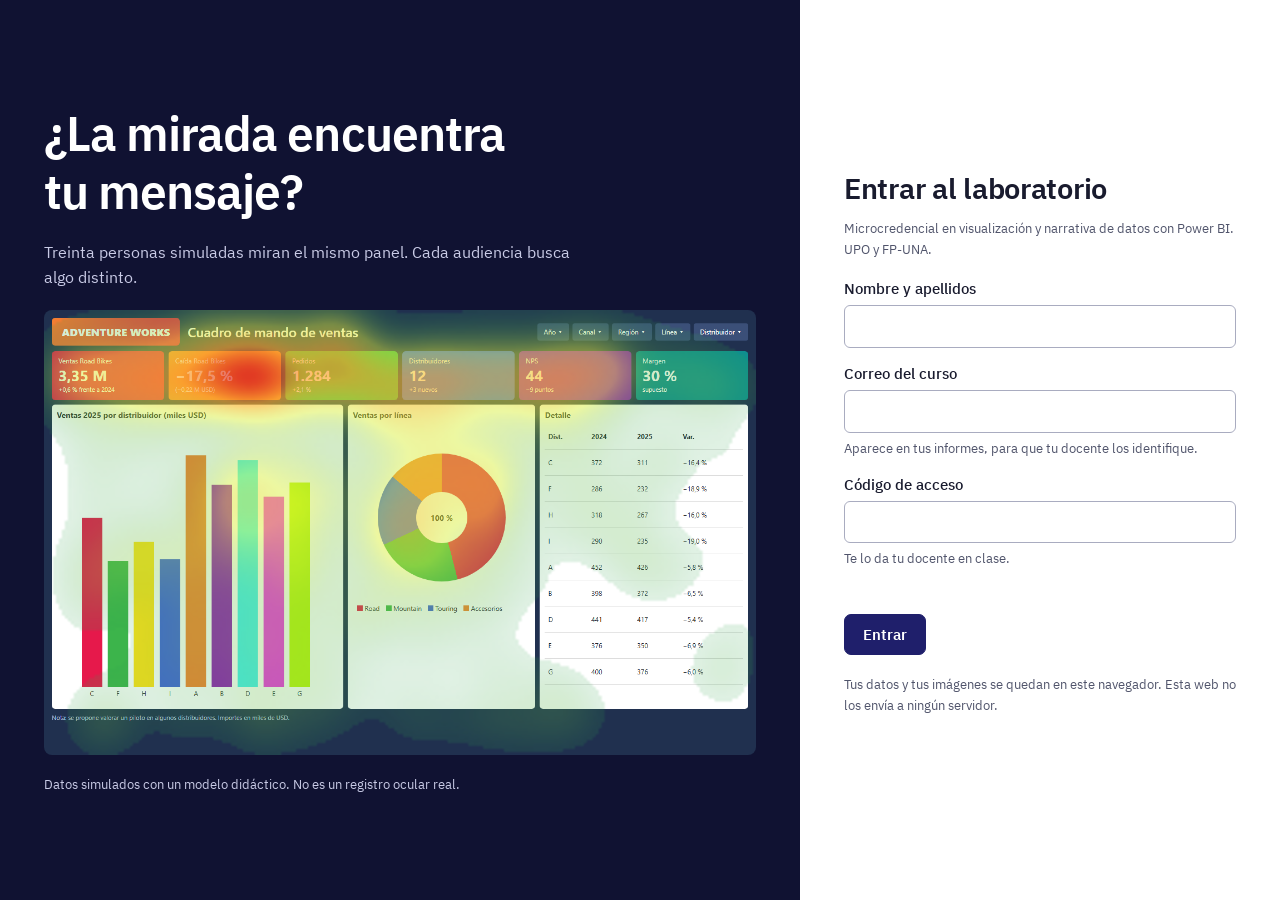
==== centro.html @ 5e931686 "Laboratorio Mirada simulada y equipo de agentes del Módulo 1 Co-Authored-By: Claude Opus 5.5 <norepl" ====
<!doctype html>
<html lang="es"><head><meta charset="utf-8"><meta name="viewport" content="width=device-width,initial-scale=1">
<title>Inicio · Mirada simulada</title><link rel="stylesheet" href="css/app.css"></head>
<body data-pagina="centro">
<main class="ancho">
  <h1 id="hola">No queremos gráficos bonitos. Queremos gráficos que comuniquen.</h1>
  <p class="intro">Primero aprendes cómo se mueve la mirada. Después simulas a tu comité, corriges lo que no llega y un equipo de agentes revisa tu trabajo.</p>
  <div class="rutas">
    <a class="ruta grande" href="lab.html"><h2 style="margin:0">Laboratorio</h2><p>Mapa de calor y recorrido por audiencia sobre un gráfico, un panel, un informe o una web. Con casos de Adventure Works o tu propia captura.</p></a>
    <a class="ruta" href="teoria.html"><h3 style="margin:0">Teoría</h3><p>Fijaciones, zonas, métricas y lo que una simulación no puede decirte.</p></a>
    <a class="ruta" href="equipo.html"><h3 style="margin:0">Equipo de agentes</h3><p>Cinco asesores de IA que aplican el Módulo 1, y cómo crearlos.</p></a>
    <a class="ruta" href="ejercicios.html"><h3 style="margin:0">Ejercicios evaluables</h3><p>Las dos tareas con nota y sus rúbricas.</p></a>
    <a class="ruta" href="montar.html"><h3 style="margin:0">Móntalo tú</h3><p>Tu copia gratuita en GitHub, en diez minutos.</p></a>
  </div>
  <div class="aviso" style="margin-top:30px"><b>Qué es y qué no es.</b> Esta herramienta estima cómo podría mirarse un diseño según reglas y supuestos. No sustituye a un estudio con personas: sirve para detectar problemas antes de enseñar el informe.</div>
</main>
<script src="js/comun.js"></script>
</body></html>
---- css/app.css ----
@font-face{font-family:Plex;src:url(fonts/ibm-plex-sans-latin-400-normal.woff2) format('woff2');font-weight:400;font-display:swap}
@font-face{font-family:Plex;src:url(fonts/ibm-plex-sans-latin-500-normal.woff2) format('woff2');font-weight:500;font-display:swap}
@font-face{font-family:Plex;src:url(fonts/ibm-plex-sans-latin-600-normal.woff2) format('woff2');font-weight:600;font-display:swap}
@font-face{font-family:Plex;src:url(fonts/ibm-plex-sans-latin-700-normal.woff2) format('woff2');font-weight:700;font-display:swap}
@font-face{font-family:PlexMono;src:url(fonts/ibm-plex-mono-latin-500-normal.woff2) format('woff2');font-weight:500;font-display:swap}
:root{--tinta:#191b2e;--suave:#50546b;--linea:#dfe1ea;--fondo:#fff;--panel:#f5f6fa;--azul:#1f1f6b;--azul2:#3333b3;--azul-claro:#e9e9f7;--calor:#c2290f;--ok:#14705a;--ambar:#8f5a00;--grave:#b3261e;--r:8px;--sal:cubic-bezier(.23,1,.32,1)}
*{box-sizing:border-box}html{-webkit-text-size-adjust:100%}
body{margin:0;background:var(--fondo);color:var(--tinta);font:400 16px/1.55 Plex,system-ui,sans-serif}
::selection{background:var(--azul);color:#fff}
h1,h2,h3{line-height:1.2;font-weight:600;text-wrap:balance;margin:0}
h1{font-size:clamp(1.9rem,1.3rem + 2.2vw,3rem);letter-spacing:-.02em}
h2{font-size:clamp(1.35rem,1.15rem + .8vw,1.8rem);letter-spacing:-.01em}
h3{font-size:1.06rem}
p{margin:0 0 .9em}a{color:var(--azul2);text-underline-offset:3px}
code,.mono{font-family:PlexMono,Consolas,monospace;font-size:.88em}
code{background:var(--panel);padding:.08em .35em;border-radius:4px}
pre{background:#14152a;color:#e7e8f5;padding:14px 16px;border-radius:var(--r);overflow:auto;font:500 13.5px/1.55 PlexMono,Consolas,monospace;margin:0 0 1em}
pre code{background:none;padding:0;font-size:1em}
:focus-visible{outline:2px solid var(--azul2);outline-offset:2px;border-radius:3px}
.num{font-variant-numeric:tabular-nums}
.barra{position:sticky;top:0;z-index:20;background:#fff;border-bottom:1px solid var(--linea);display:flex;align-items:center;gap:6px;padding:0 20px;height:58px}
.barra .marca{font-weight:700;color:var(--azul);text-decoration:none;margin-right:18px;white-space:nowrap}
.barra nav{display:flex;gap:2px;overflow-x:auto;scrollbar-width:none}
.barra nav a{padding:7px 12px;border-radius:6px;color:var(--suave);text-decoration:none;font-weight:500;font-size:.95rem;white-space:nowrap;transition:background-color .15s ease,color .15s ease}
.barra nav a[aria-current=page]{background:var(--azul-claro);color:var(--azul)}
@media(hover:hover) and (pointer:fine){.barra nav a:hover{color:var(--azul)}}
.barra .quien{margin-left:auto;font-size:.86rem;color:var(--suave);white-space:nowrap;padding-left:12px}
.barra .quien button{background:none;border:0;color:var(--azul2);text-decoration:underline;font:inherit;cursor:pointer;padding:0 0 0 8px}
@media(max-width:760px){.barra{height:auto;flex-wrap:wrap;padding:8px 16px}.barra nav{order:3;width:100%}}
.lectura{max-width:760px;margin:0 auto;padding:44px 20px 70px}
.ancho{max-width:1120px;margin:0 auto;padding:44px 20px 70px}
.lectura h2,.ancho h2{margin:2.1em 0 .55em}.lectura h3,.ancho h3{margin:1.5em 0 .4em}
.intro{font-size:1.14rem;color:var(--suave);max-width:62ch;margin-top:.7em}
.lectura li,.ancho li{margin-bottom:.35em}
.btn{display:inline-flex;align-items:center;gap:8px;background:var(--azul);color:#fff;border:1px solid var(--azul);border-radius:7px;padding:10px 18px;font:600 15px Plex,sans-serif;cursor:pointer;text-decoration:none;transition:transform .16s var(--sal),background-color .15s ease;white-space:nowrap}
.btn:active{transform:scale(.97)}.btn[disabled]{opacity:.5;cursor:not-allowed}
.btn.sec{background:#fff;color:var(--azul);border-color:#b9bbd6}
.btn.peq{padding:6px 11px;font-size:13.5px}
@media(hover:hover) and (pointer:fine){.btn:hover{background:var(--azul2)}.btn.sec:hover{background:var(--azul-claro)}}
label{font-weight:500;font-size:.93rem}
input[type=text],input[type=email],input[type=number],select,textarea{font:inherit;color:var(--tinta);background:#fff;border:1px solid #a9acc0;border-radius:6px;padding:8px 10px;width:100%}
input:focus,select:focus,textarea:focus{outline:2px solid var(--azul2);outline-offset:0;border-color:var(--azul2)}
.campo{display:flex;flex-direction:column;gap:5px;margin-bottom:14px}.ayuda{font-size:.84rem;color:var(--suave)}.error{font-size:.88rem;color:var(--grave);min-height:1.3em}
.aviso{background:var(--azul-claro);color:#1d1d55;padding:12px 15px;border-radius:var(--r);margin:1.1em 0;font-size:.97rem}
.aviso.cal{background:#fdeee9;color:#7c1b0a}
table{border-collapse:collapse;width:100%;font-size:.93rem}th{text-align:left;font-weight:600;color:var(--suave);font-size:.84rem}th,td{padding:7px 9px;border-bottom:1px solid var(--linea);vertical-align:top}
.tablaw{overflow-x:auto}
/* acceso */
.acceso{display:grid;grid-template-columns:minmax(0,1.25fr) minmax(320px,.75fr);min-height:100dvh}
.acceso .vis{background:#101232;color:#fff;padding:36px 44px;display:flex;flex-direction:column;justify-content:center;gap:20px;min-width:0}
.acceso .vis h1{max-width:20ch}
.acceso .vis p{color:#c9cbe6;max-width:54ch;margin:0}
.acceso canvas{width:100%;height:auto;border-radius:8px;display:block}
.acceso .form{padding:44px;display:flex;flex-direction:column;justify-content:center;max-width:480px;width:100%;margin:auto}
.leye{font-size:.82rem;color:#c9cbe6}
@media(max-width:880px){.acceso{grid-template-columns:1fr}.acceso .vis{padding:26px 16px}.acceso .form{padding:26px 16px}}
/* centro */
.rutas{display:grid;grid-template-columns:repeat(12,1fr);gap:18px;margin-top:30px}
.ruta{grid-column:span 4;padding:18px;background:var(--panel);border-radius:12px;text-decoration:none;color:inherit;display:flex;flex-direction:column;gap:6px;transition:transform .2s var(--sal)}
.ruta.grande{grid-column:span 8;background:var(--azul);color:#fff}.ruta.grande p{color:#d7d8f2}
.ruta p{margin:0;color:var(--suave);font-size:.95rem}.ruta:active{transform:scale(.985)}
@media(max-width:760px){.ruta,.ruta.grande{grid-column:span 12}}
/* laboratorio */
.lab{display:grid;grid-template-columns:292px minmax(0,1fr) 340px;align-items:start;min-height:calc(100dvh - 58px)}
.lab>aside{padding:16px;border-right:1px solid var(--linea);min-width:0}.lab>aside.der{border-right:0;border-left:1px solid var(--linea)}
.lab h2{font-size:.98rem;margin:1.25em 0 .55em;font-weight:600}.lab aside h2:first-child{margin-top:0}
.escenario{padding:14px 16px;min-width:0}
.lienzo{position:relative;background:#eceef4;border-radius:6px;line-height:0;overflow:hidden;touch-action:none}
.lienzo canvas{width:100%;height:auto;display:block}.lienzo .capa{position:absolute;inset:0;height:100%}
.lienzo.dibuja{cursor:crosshair}
.sello{position:absolute;right:8px;bottom:8px;background:#101232d9;color:#fff;font:600 12px/1.2 Plex;padding:5px 8px;border-radius:5px;pointer-events:none}
.vacio{line-height:1.5;padding:60px 24px;text-align:center;color:var(--suave);font-size:.98rem}
.vistas{display:flex;gap:4px;margin-bottom:10px;flex-wrap:wrap;align-items:center}
.vistas button{background:none;border:1px solid transparent;padding:6px 11px;border-radius:6px;font:500 14px Plex;color:var(--suave);cursor:pointer}
.vistas button[aria-pressed=true]{background:var(--azul-claro);color:var(--azul)}
.vistas select{width:auto;margin-left:auto;padding:5px 8px;font-size:14px}
.fila{display:flex;align-items:center;gap:8px;margin-bottom:6px}.fila label{flex:1;font-weight:400}.fila input[type=number]{width:76px;padding:4px 6px}
.fila small{color:var(--suave);font-size:.78rem;display:block;line-height:1.25}
.mens{display:grid;grid-template-columns:repeat(3,1fr);gap:10px;margin-bottom:10px}
.dato b{display:block;font-size:1.6rem;font-weight:600;font-variant-numeric:tabular-nums;line-height:1.15}.dato span{font-size:.79rem;color:var(--suave);line-height:1.25;display:block}
.alerta{font-size:.9rem;padding:8px 10px;border-radius:6px;margin-bottom:6px;background:#fff6e5;color:#664100}.alerta.grave{background:#fdeee9;color:#8a1c11}.alerta.ok{background:#e6f4ef;color:#0d5140}
.zonas td,.zonas th{padding:5px 5px;font-size:.82rem}.zonas td.n,.zonas th.n{text-align:right;font-variant-numeric:tabular-nums;white-space:nowrap}
.zonas tr.m td:first-child{font-weight:600;color:var(--azul)}
.zona{border-bottom:1px solid var(--linea);padding:8px 0}.zona input,.zona select{font-size:13.5px;padding:5px 7px}.zona .dos{display:grid;grid-template-columns:1fr 60px;gap:6px;margin-top:5px}
.chips{display:flex;flex-wrap:wrap;gap:4px;margin-top:5px}.chips button{border:1px solid #c6c8da;background:#fff;border-radius:5px;font:500 11.5px Plex;padding:2px 6px;cursor:pointer;color:var(--suave)}.chips button[aria-pressed=true]{background:var(--azul);color:#fff;border-color:var(--azul)}
.leyenda{display:flex;align-items:center;gap:8px;font-size:.8rem;color:var(--suave);margin-top:8px}.leyenda i{flex:1;max-width:220px;height:10px;border-radius:3px;background:linear-gradient(90deg,#1a9850,#d9ef3b,#fdae2d,#d7191c)}
.barrap{height:3px;transition:opacity .3s ease;background:var(--azul);transform-origin:left;transform:scaleX(0);border-radius:2px;margin-top:6px}
.acciones{display:flex;flex-wrap:wrap;gap:6px;margin-top:8px}
@media(max-width:1180px){.lab{grid-template-columns:1fr}.lab>aside,.lab>aside.der{border:0;border-bottom:1px solid var(--linea)}.lab .escenario{order:-1}}
/* teoría */
.widget{background:var(--panel);border-radius:12px;padding:16px;margin:1.2em 0}
.widget canvas{width:100%;height:auto;border-radius:6px;display:block}
.pasos{display:flex;gap:4px;flex-wrap:wrap;margin-bottom:10px}.pasos button{border:1px solid #c6c8da;background:#fff;border-radius:6px;font:500 14px Plex;color:var(--suave);padding:6px 11px;cursor:pointer}.pasos button[aria-pressed=true]{background:var(--azul);border-color:var(--azul);color:#fff}
.dosc{display:grid;grid-template-columns:1fr 1fr;gap:14px}@media(max-width:640px){.dosc{grid-template-columns:1fr}}
.pregunta{margin:1em 0}.pregunta button{display:block;text-align:left;width:100%;background:#fff;border:1px solid #c6c8da;border-radius:6px;padding:8px 11px;font:400 15px Plex;margin-top:5px;cursor:pointer;color:var(--tinta)}.pregunta button.bien{background:#e6f4ef;border-color:var(--ok)}.pregunta button.mal{background:#fdeee9;border-color:var(--grave)}
.agentes{display:grid;grid-template-columns:repeat(5,1fr);gap:0;margin:1.4em 0;border:1px solid var(--linea);border-radius:12px;overflow:hidden}
.agentes button{all:unset;cursor:pointer;padding:12px;border-right:1px solid var(--linea);font-weight:600;font-size:.95rem}.agentes button:last-child{border-right:0}.agentes button small{display:block;font-weight:400;color:var(--suave);font-size:.8rem}
.agentes button[aria-pressed=true]{background:var(--azul);color:#fff}.agentes button[aria-pressed=true] small{color:#d7d8f2}.agentes button:focus-visible{outline:2px solid var(--azul2);outline-offset:-2px}
@media(max-width:760px){.agentes{grid-template-columns:1fr}.agentes button{border-right:0;border-bottom:1px solid var(--linea)}}
textarea.codigo{font:500 13px/1.5 PlexMono,Consolas,monospace;min-height:220px}
@media(prefers-reduced-motion:reduce){*{transition:none!important;animation:none!important}}
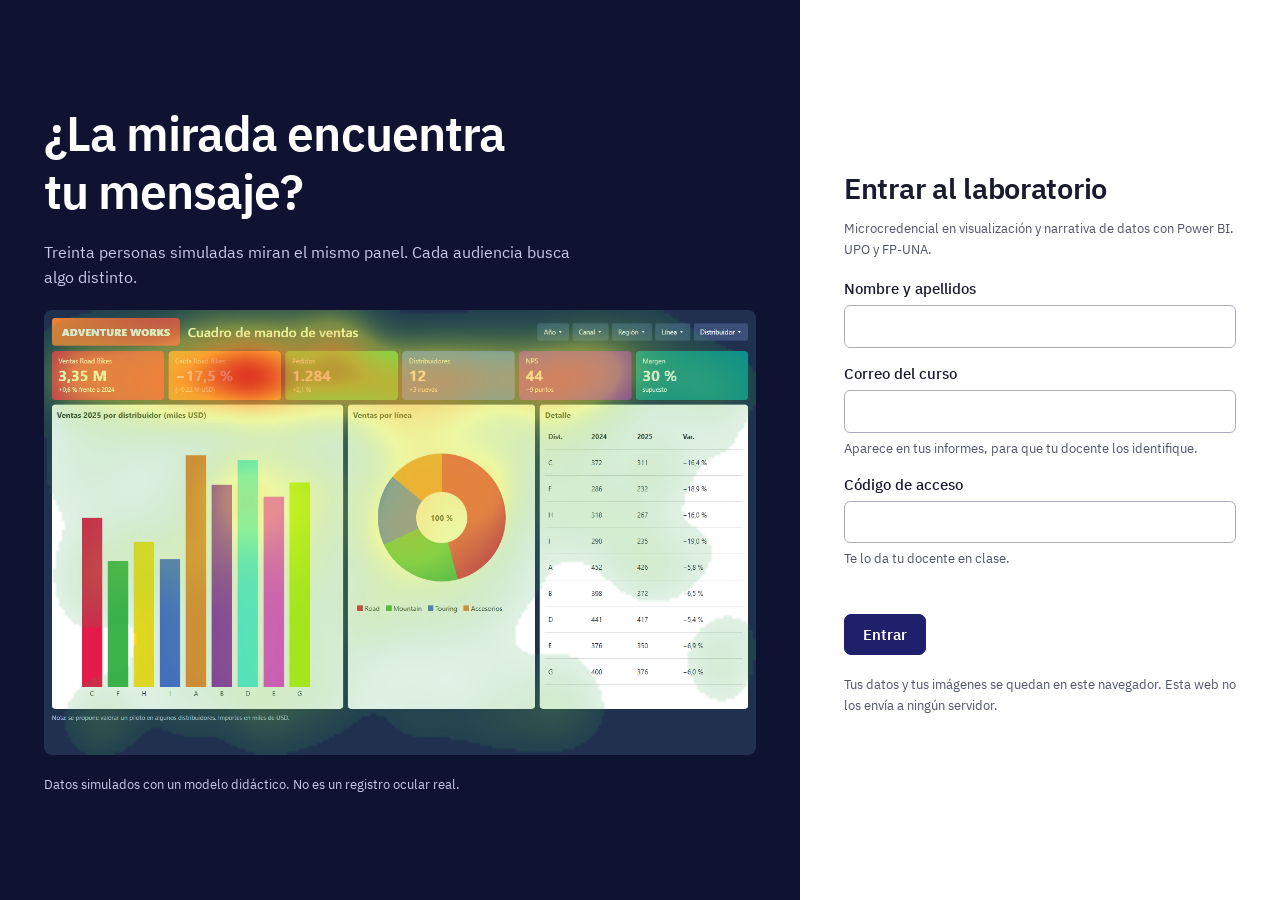
==== commit faba199f: "Pestañas «Comprueba tu panel» y «Claude y Codex en Power BI» - comprobar.html + js/comprobar.js: val" ====
--- a/centro.html
+++ b/centro.html
@@ -10,6 +10,8 @@
     <a class="ruta" href="teoria.html"><h3 style="margin:0">Teoría</h3><p>Fijaciones, zonas, métricas y lo que una simulación no puede decirte.</p></a>
     <a class="ruta" href="equipo.html"><h3 style="margin:0">Equipo de agentes</h3><p>Cinco asesores de IA que aplican el Módulo 1, y cómo crearlos.</p></a>
     <a class="ruta" href="ejercicios.html"><h3 style="margin:0">Ejercicios evaluables</h3><p>Las dos tareas con nota y sus rúbricas.</p></a>
+    <a class="ruta" href="comprobar.html"><h3 style="margin:0">Comprueba tu panel</h3><p>Sube tu .pbix y recibe una nota con los criterios del Módulo 1 y qué cambiar primero.</p></a>
+    <a class="ruta" href="ia_powerbi.html"><h3 style="margin:0">Claude y Codex en Power BI</h3><p>El asistente dentro del modelo con MCP, y el panel de MercaSur antes y después.</p></a>
     <a class="ruta" href="montar.html"><h3 style="margin:0">Móntalo tú</h3><p>Tu copia gratuita en GitHub, en diez minutos.</p></a>
   </div>
   <div class="aviso" style="margin-top:30px"><b>Qué es y qué no es.</b> Esta herramienta estima cómo podría mirarse un diseño según reglas y supuestos. No sustituye a un estudio con personas: sirve para detectar problemas antes de enseñar el informe.</div>
--- a/css/app.css
+++ b/css/app.css
@@ -64,7 +64,8 @@
 .lab{display:grid;grid-template-columns:292px minmax(0,1fr) 340px;align-items:start;min-height:calc(100dvh - 58px)}
 .lab>aside{padding:16px;border-right:1px solid var(--linea);min-width:0}.lab>aside.der{border-right:0;border-left:1px solid var(--linea)}
 .lab h2{font-size:.98rem;margin:1.25em 0 .55em;font-weight:600}.lab aside h2:first-child{margin-top:0}
-.escenario{padding:14px 16px;min-width:0}
+.escenario{padding:14px 16px;min-width:0;position:sticky;top:58px}
+@media(max-width:1180px){.escenario{position:static}}
 .lienzo{position:relative;background:#eceef4;border-radius:6px;line-height:0;overflow:hidden;touch-action:none}
 .lienzo canvas{width:100%;height:auto;display:block}.lienzo .capa{position:absolute;inset:0;height:100%}
 .lienzo.dibuja{cursor:crosshair}
